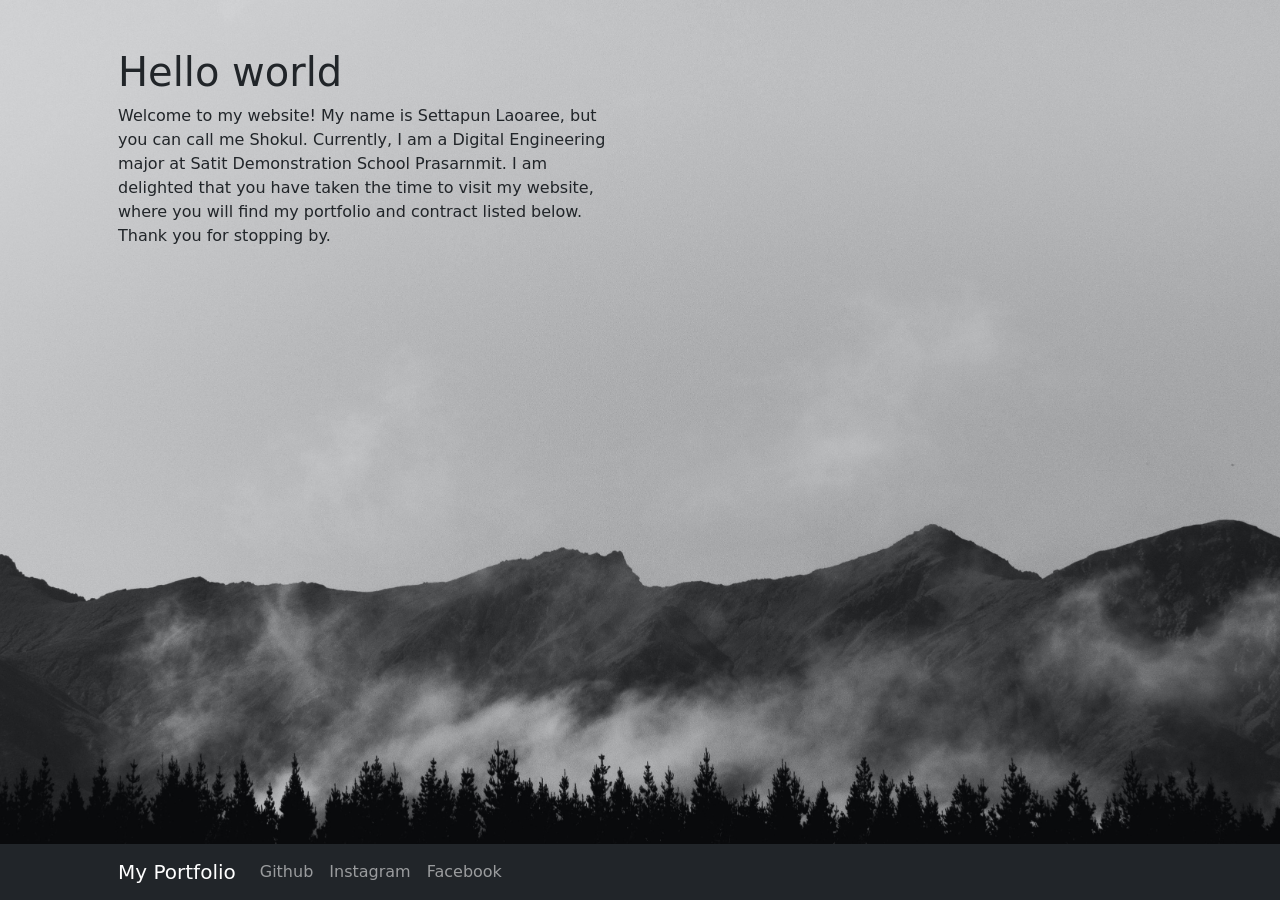
==== index.html @ 576b686d "Move index.html" ====
<!DOCTYPE html>
<html lang="en">
    <head>
        <meta charset="utf-8" />
        <meta name="viewport" content="width=device-width, initial-scale=1, shrink-to-fit=no" />
        <meta name="description" content="" />
        <meta name="author" content="" />
        <title>ShokulSet</title>
        <!-- Favicon-->
        <link rel="icon" type="image/x-icon" href="src/assets/tsu.ico" />
        <!-- Core theme CSS (includes Bootstrap)-->
        <link href="src/css/styles.css" rel="stylesheet" />
        <!-- Background image -->
        <div style="background-image: url(/src/assets/);"></div>
        <!-- Background image -->
    </head>
    <body>
        <!-- Navigation-->
        <nav class="navbar navbar-expand-lg navbar-dark bg-dark fixed-bottom">
            <div class="container px-4 px-lg-5">
                <a class="navbar-brand" href="/pdf/port.pdf" target="_blank">My Portfolio</a>
                <button class="navbar-toggler" type="button" data-bs-toggle="collapse" data-bs-target="#navbarResponsive" aria-controls="navbarResponsive" aria-expanded="false" aria-label="Toggle navigation"><span class="navbar-toggler-icon"></span></button>
                <div class="collapse navbar-collapse" id="navbarResponsive">
                    <ul class="navbar-nav ml-auto">
                        <li class="nav-item"><a class="nav-link" href="https://github.com/ShokulSet" target="_blank">Github</a></li>
                        <li class="nav-item"><a class="nav-link" href="https://www.instagram.com/sh0kul/" target="_blank">Instagram</a></li>
                        <li class="nav-item"><a class="nav-link" href="https://www.facebook.com/settapun.laoaree/" target="_blank">Facebook</a></li>
                    </ul>
                </div>
            </div>
        </nav>
        <!-- Page Content-->
        <section>
            <div class="container px-4 px-lg-5">
                <div class="row gx-4 gx-lg-5">
                    <div class="col-lg-6">
                        <h1 class="mt-5">Hello world</h1>
                        <p>Welcome to my website! My name is Settapun Laoaree, but you can call me Shokul.
                             Currently, I am a Digital Engineering major at Satit Demonstration School Prasarnmit.
                              I am delighted that you have taken the time to visit my website, where you will find my portfolio
                               and contract listed below. Thank you for stopping by.</p>
                    </div>
                </div>
            </div>
        </section>
        <!-- Bootstrap core JS-->
        <script src="https://cdn.jsdelivr.net/npm/bootstrap@5.1.3/dist/js/bootstrap.bundle.min.js"></script>
        <!-- Core theme JS-->
        <script src="src/js/scripts.js"></script>
    </body>
</html>
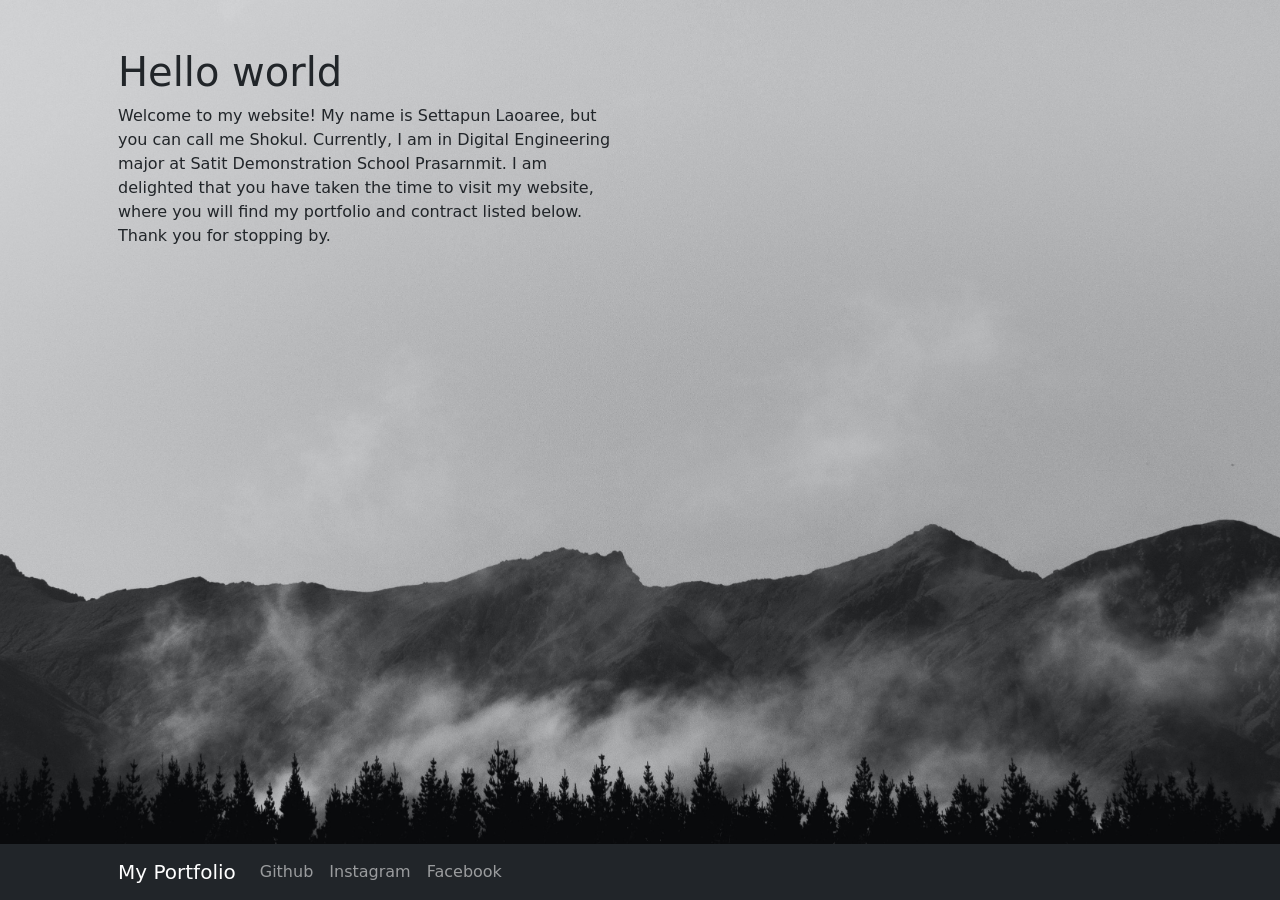
==== commit 97d458ed: "Something doesn't right" ====
--- a/index.html
+++ b/index.html
@@ -36,7 +36,7 @@
                     <div class="col-lg-6">
                         <h1 class="mt-5">Hello world</h1>
                         <p>Welcome to my website! My name is Settapun Laoaree, but you can call me Shokul.
-                             Currently, I am a Digital Engineering major at Satit Demonstration School Prasarnmit.
+                             Currently, I am in Digital Engineering major at Satit Demonstration School Prasarnmit.
                               I am delighted that you have taken the time to visit my website, where you will find my portfolio
                                and contract listed below. Thank you for stopping by.</p>
                     </div>
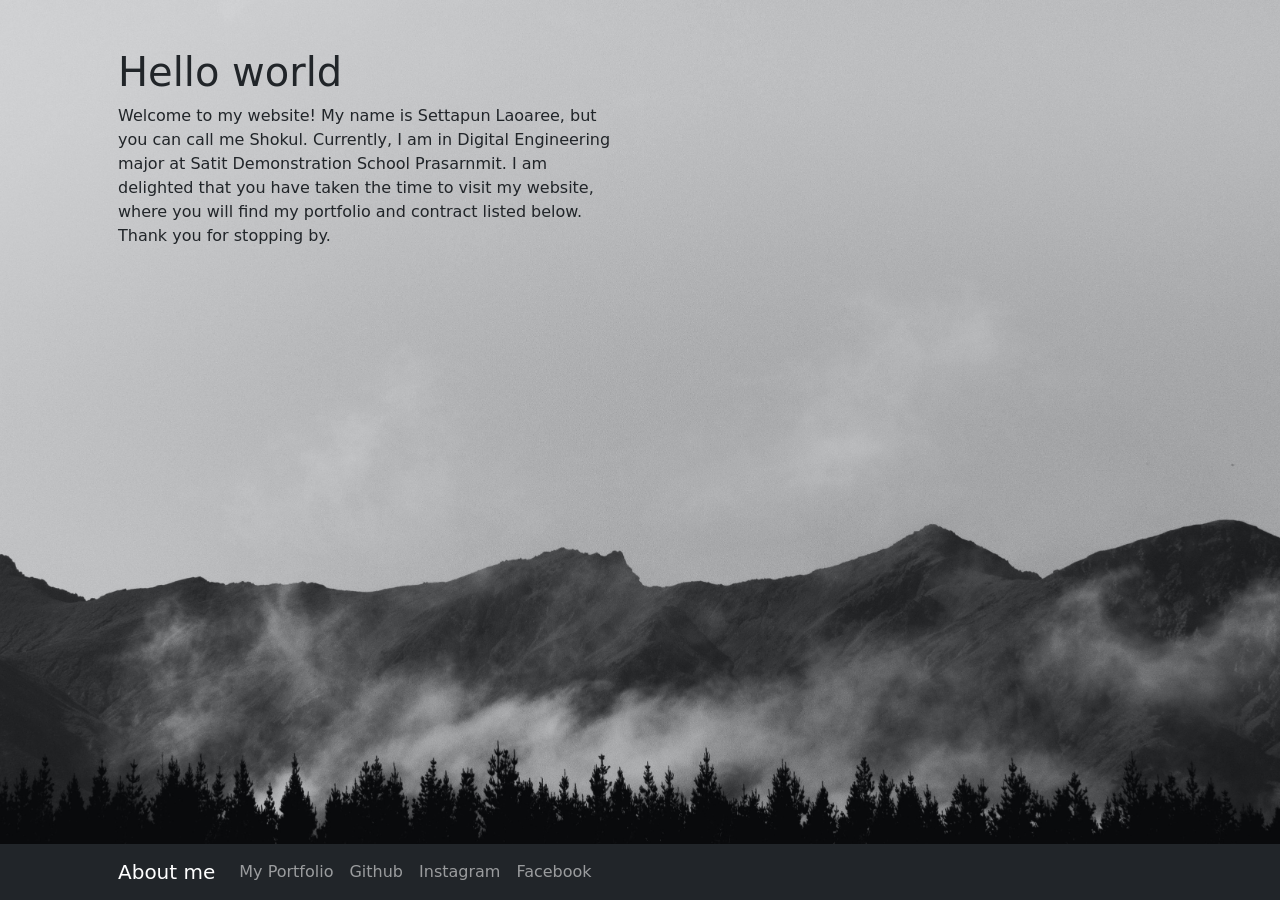
==== commit 106ce00f: "Adjusting nav bar" ====
--- a/index.html
+++ b/index.html
@@ -18,10 +18,11 @@
         <!-- Navigation-->
         <nav class="navbar navbar-expand-lg navbar-dark bg-dark fixed-bottom">
             <div class="container px-4 px-lg-5">
-                <a class="navbar-brand" href="/pdf/port.pdf" target="_blank">My Portfolio</a>
+                <a class="navbar-brand">About me</a>
                 <button class="navbar-toggler" type="button" data-bs-toggle="collapse" data-bs-target="#navbarResponsive" aria-controls="navbarResponsive" aria-expanded="false" aria-label="Toggle navigation"><span class="navbar-toggler-icon"></span></button>
                 <div class="collapse navbar-collapse" id="navbarResponsive">
                     <ul class="navbar-nav ml-auto">
+                        <li class="nav-item"><a class="nav-link" href="/pdf/port.pdf" target="_blank">My Portfolio</a></li>
                         <li class="nav-item"><a class="nav-link" href="https://github.com/ShokulSet" target="_blank">Github</a></li>
                         <li class="nav-item"><a class="nav-link" href="https://www.instagram.com/sh0kul/" target="_blank">Instagram</a></li>
                         <li class="nav-item"><a class="nav-link" href="https://www.facebook.com/settapun.laoaree/" target="_blank">Facebook</a></li>
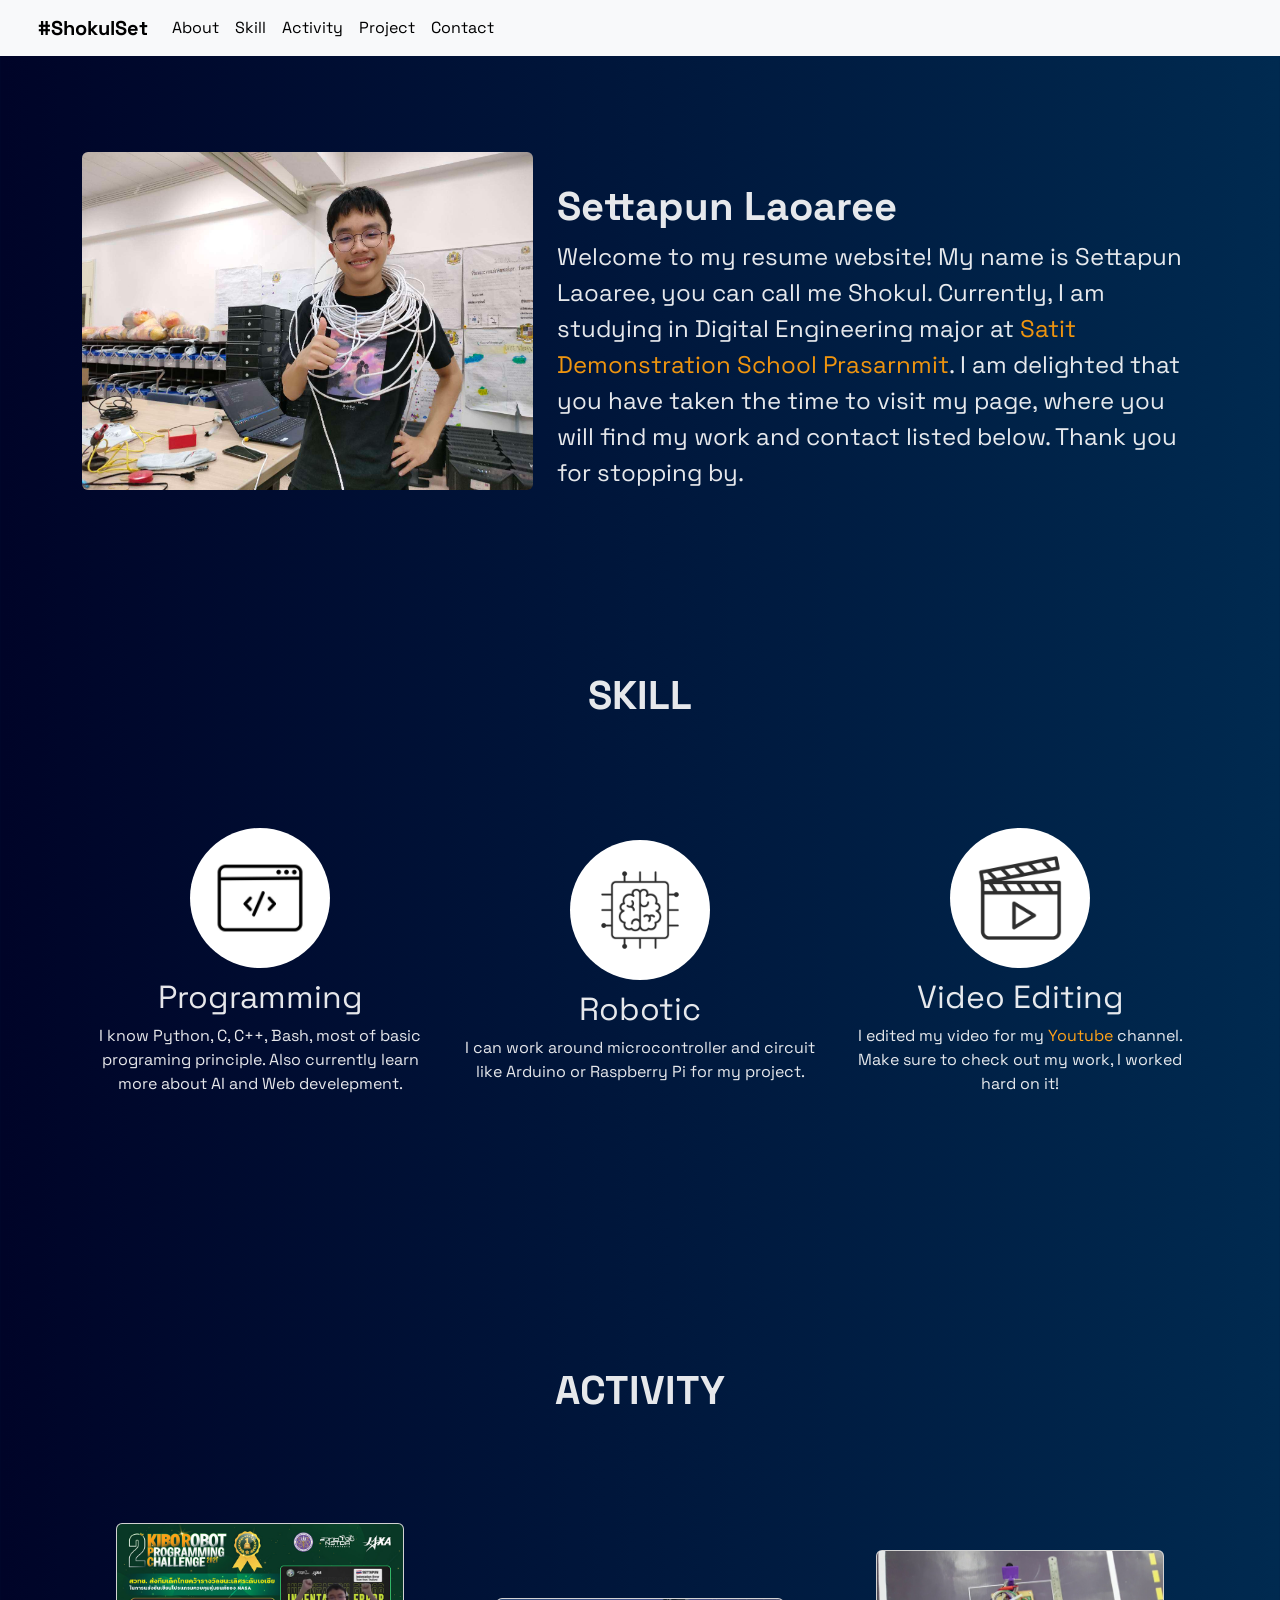
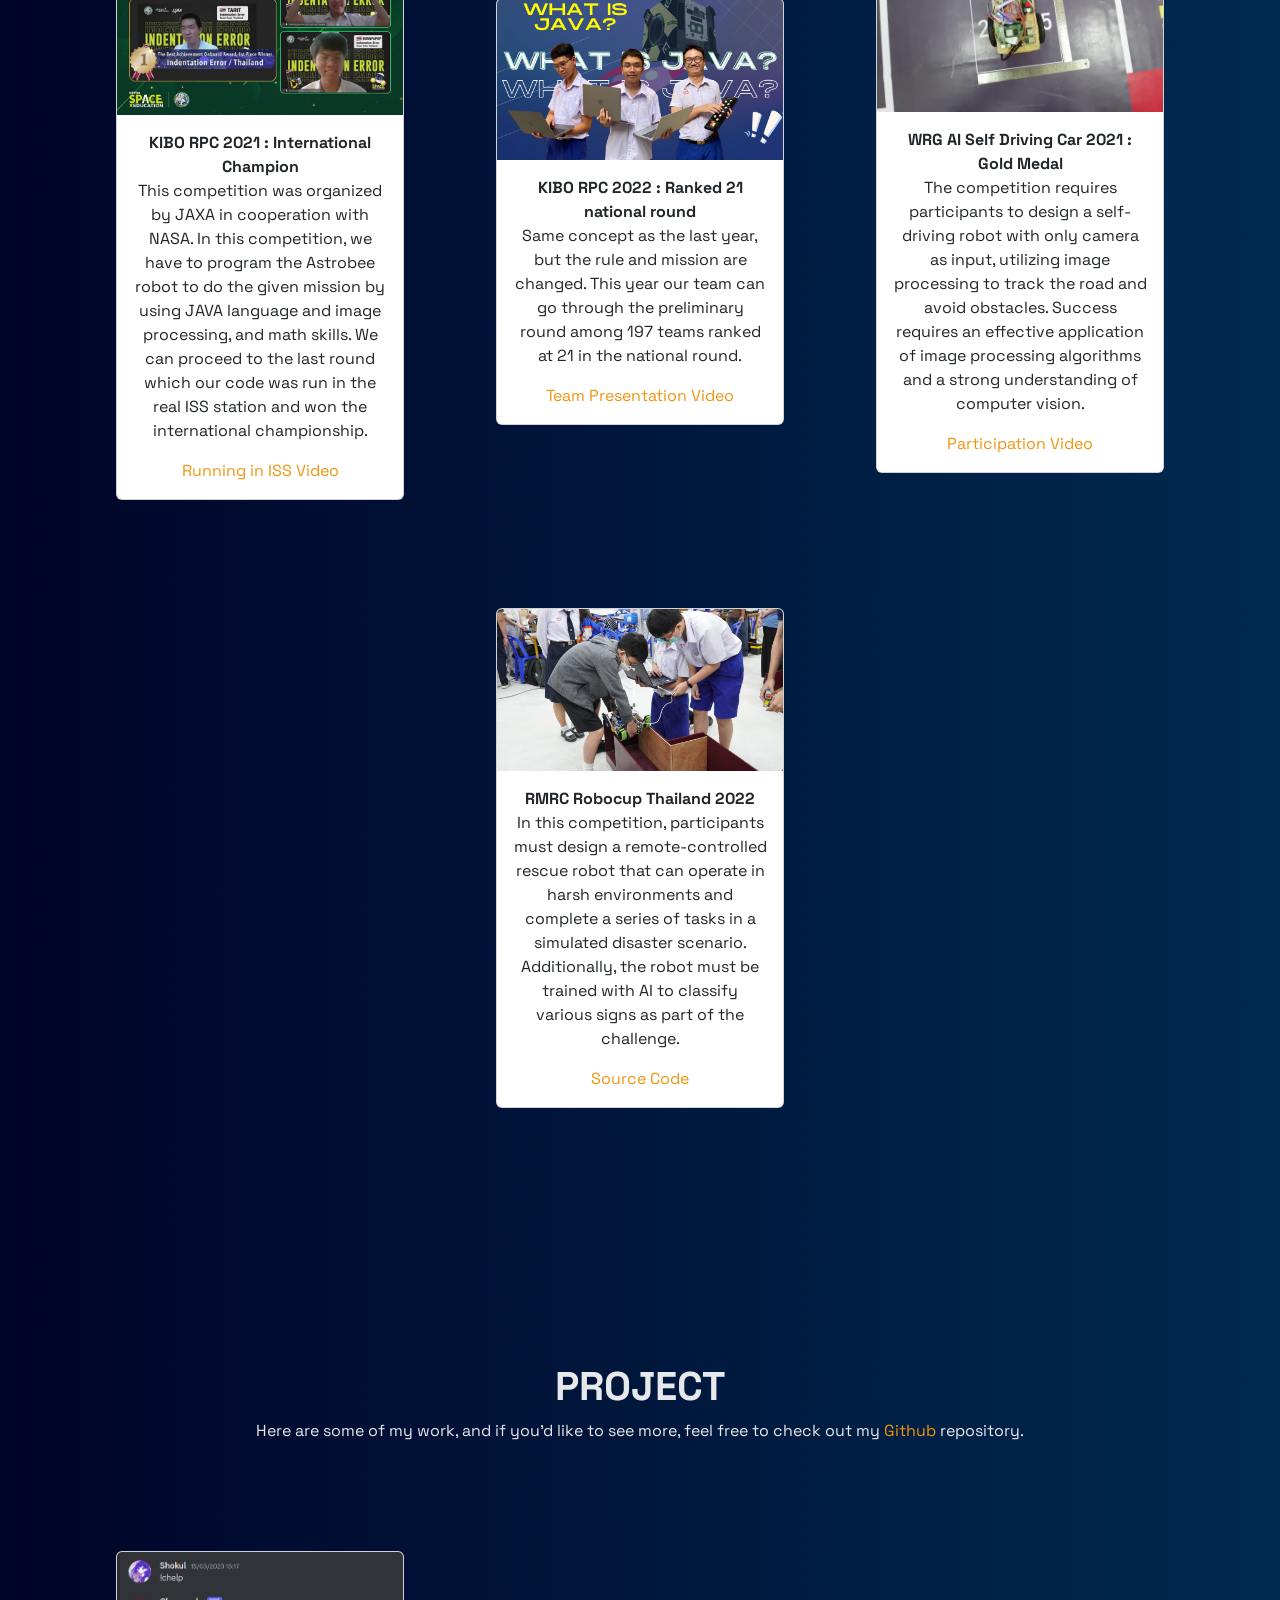
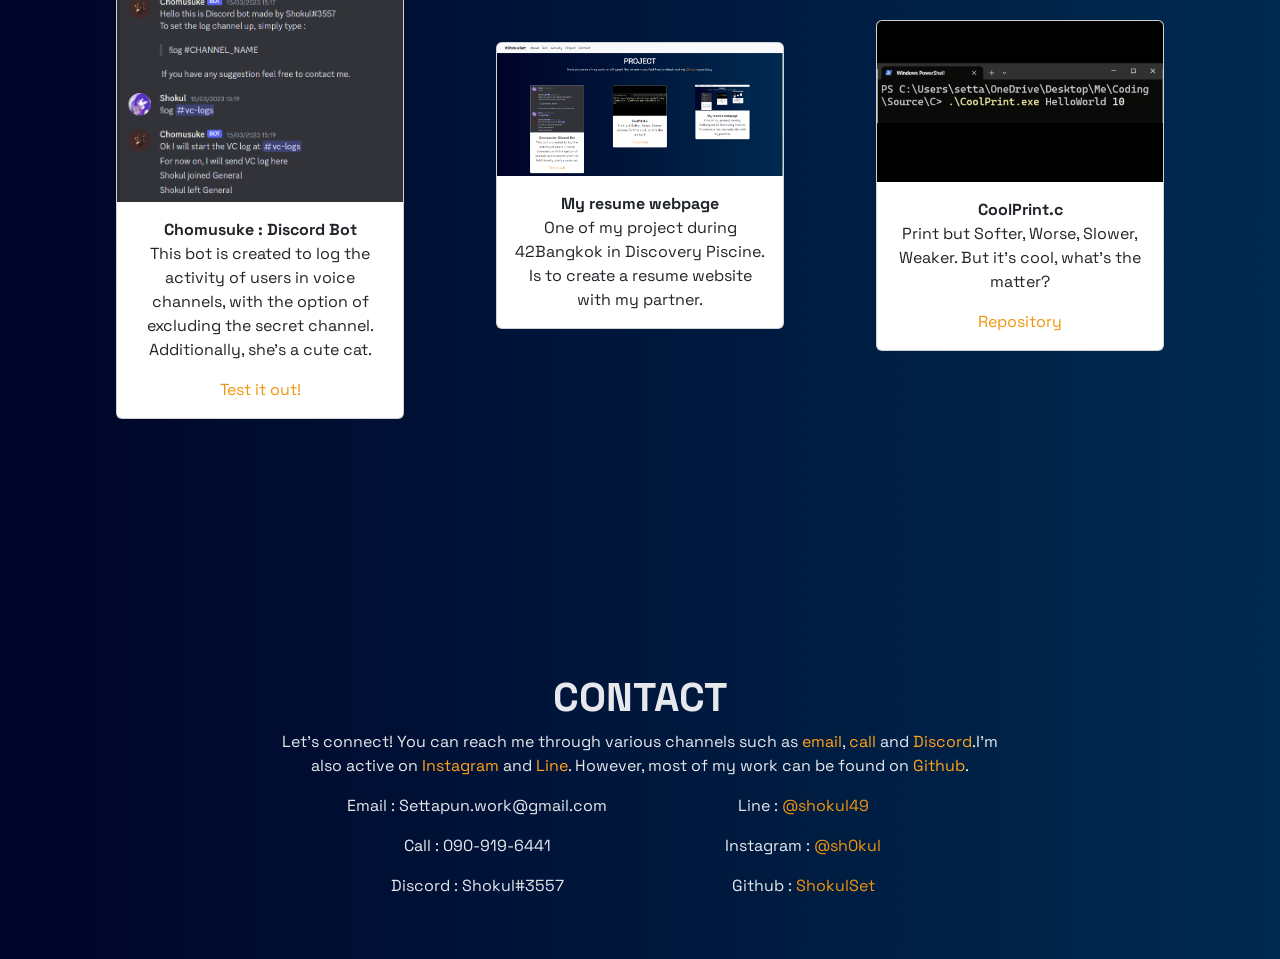
==== commit 7c58f8b6: "revamp the whole thing" ====
--- a/index.html
+++ b/index.html
@@ -1,52 +1,241 @@
 <!DOCTYPE html>
 <html lang="en">
-    <head>
-        <meta charset="utf-8" />
-        <meta name="viewport" content="width=device-width, initial-scale=1, shrink-to-fit=no" />
-        <meta name="description" content="" />
-        <meta name="author" content="" />
-        <title>ShokulSet</title>
-        <!-- Favicon-->
-        <link rel="icon" type="image/x-icon" href="src/assets/tsu.ico" />
-        <!-- Core theme CSS (includes Bootstrap)-->
-        <link href="src/css/styles.css" rel="stylesheet" />
-        <!-- Background image -->
-        <div style="background-image: url(/src/assets/);"></div>
-        <!-- Background image -->
-    </head>
-    <body>
-        <!-- Navigation-->
-        <nav class="navbar navbar-expand-lg navbar-dark bg-dark fixed-bottom">
-            <div class="container px-4 px-lg-5">
-                <a class="navbar-brand">About me</a>
-                <button class="navbar-toggler" type="button" data-bs-toggle="collapse" data-bs-target="#navbarResponsive" aria-controls="navbarResponsive" aria-expanded="false" aria-label="Toggle navigation"><span class="navbar-toggler-icon"></span></button>
-                <div class="collapse navbar-collapse" id="navbarResponsive">
-                    <ul class="navbar-nav ml-auto">
-                        <li class="nav-item"><a class="nav-link" href="/pdf/port.pdf" target="_blank">My Portfolio</a></li>
-                        <li class="nav-item"><a class="nav-link" href="https://github.com/ShokulSet" target="_blank">Github</a></li>
-                        <li class="nav-item"><a class="nav-link" href="https://www.instagram.com/sh0kul/" target="_blank">Instagram</a></li>
-                        <li class="nav-item"><a class="nav-link" href="https://www.facebook.com/settapun.laoaree/" target="_blank">Facebook</a></li>
-                    </ul>
-                </div>
+<head>
+
+    <meta charset="UTF-8">
+    <meta http-equiv="X-UA-Compatible" content="IE=edge">
+    <meta name="viewport" content="width=device-width, initial-scale=1.0">
+    <link rel="stylesheet" href="https://fonts.googleapis.com/css?family=Sofia">
+    <link rel="icon" type="image/x-icon" href="assests/head/tsu.ico" />
+    <link href="https://cdn.jsdelivr.net/npm/bootstrap@5.3.0-alpha2/dist/css/bootstrap.min.css" rel="stylesheet" integrity="sha384-aFq/bzH65dt+w6FI2ooMVUpc+21e0SRygnTpmBvdBgSdnuTN7QbdgL+OapgHtvPp" crossorigin="anonymous">
+    <link rel="stylesheet" href="shokul.css">
+    <script defer src="shokul.js"></script>
+    <title>ShokulSet</title>
+
+</head>
+<body class="background">
+<!-- NAV -->
+
+<nav class="navbar navbar-expand-md navbar-light fixed-top bg-light">
+    <div class="container-fluid">
+        <a class="navbar-brand" style="margin-left: 2vw;"><b>#ShokulSet</b></a>
+        <button class="navbar-toggler" type="button" data-bs-toggle="collapse" data-bs-target="#navbarCollapse" aria-controls="navbarCollapse" aria-expanded="false" aria-label="Toggle navigation">
+        <span class="navbar-toggler-icon"></span>
+        </button>
+        <div class="collapse navbar-collapse" id="navbarCollapse">
+            <ul class="navbar-nav me-auto mb-2 mb-md-0">
+                <li class="nav-item">
+                    <a class="nav-link active" aria-current="page" href="#TOP">About</a>
+                </li>
+                <li class="nav-item">
+                    <a class="nav-link active" aria-current="page" href="#SKILL">Skill</a>
+                </li>
+                <li class="nav-item ">
+                    <a class="nav-link active" aria-current="page" href="#ACTIVITY">Activity</a>
+                </li>
+                <li class="nav-item ">
+                    <a class="nav-link active" aria-current="page" href="#PROJECT">Project</a>
+                </li>
+                <li class="nav-item ">
+                    <a class="nav-link active" aria-current="page" href="#CONTACT">Contact</a>
+                </li>
+            </ul>
+        </div>
+    </div>
+</nav>
+
+<!-- INFO -->
+<section class="hidden" id="NAME" style="margin-top: 15vh;">
+  <div class="container text-center">
+      <div class="row">
+        <div class="col-sm-12 col-md-5 section-img-container">
+          <img src="assests/head/Me.jpg" class="rounded img-fluid original-image" style="max-width: 100%;height: auto;">
+        </div>
+        <div class="col-sm-12 col-md-7">
+              <br>
+              <br>
+              <h1 class="text-start fs-1 fw-bold">Settapun Laoaree</h1>
+              <p class="text-start fs-4 text-break">
+                  Welcome to my resume website! My name is Settapun Laoaree,
+                  you can call me Shokul. Currently, I am studying in Digital Engineering major at 
+                  <a href="https://home.spsm.ac.th/en/home-english/" class="text-link card-text" target="_blank">Satit Demonstration School Prasarnmit</a>.
+                  I am delighted that you have taken the time to visit my page, where you will find my work and contact
+                  listed below. Thank you for stopping by.
+              </p>
+        </div>
+      </div>
+    </div>
+</section>
+
+
+<!-- SKILL -->
+<p id="SKILL" class="anchor"></p>
+<section class="hidden">
+    <h1><b>SKILL</b></h1>
+    <div class="container text-center" style="margin-top: 10vh;">
+        <div class="row">
+          <div class="col justify-content-center card-holder">
+            <img src="assests/skill/programming.jpg" alt=" " class="bd-placeholder-img rounded-circle " width="140 " height="140 " role="img " />
+            <h2 class="fw-normal" style="margin-top: 10px">Programming</h2>
+            <p class="container-skill-text">I know Python, C, C++, Bash, most of basic programing principle. Also currently learn more about AI and Web develepment.</p>
+          </div>
+          <div class="col justify-content-center card-holder">
+            <img src="assests/skill/ai.png" alt=" " class="bd-placeholder-img rounded-circle " width="140 " height="140 " role="img " />
+            <h2 class="fw-normal " style="margin-top: 10px">Robotic</h2>
+            <p>I can work around microcontroller and circuit like Arduino or Raspberry Pi for my project.</p>
+          </div>
+          <div class="col justify-content-center card-holder">
+            <img src="assests/skill/editing.png" alt=" " class="bd-placeholder-img rounded-circle " width="140 " height="140 " role="img " />
+            <h2 class="fw-normal" style="margin-top: 10px">Video Editing</h2>
+            <p>I edited my video for my <a href="https://www.youtube.com/@sh0kul173" target="_blank" class="youtubelink">Youtube</a> channel. Make sure to check out my work, I worked hard on it!</p>
+        </div>
+          </div>
+        </div>
+      </div>
+</section>
+
+<!-- ACTIVITY -->
+<p id="ACTIVITY" class="anchor"></p>
+<p id="ACTIVITY"></p>
+<section class="hidden">
+    <h1><b>ACTIVITY</b></h1>
+    <div class="container text-center" style="margin-top: 10vh;">
+        <div class="row">
+          <div class="col justify-content-center card-holder">
+            <div class="card mx-auto" style="width: 18rem;">
+                <img src="assests/activity/KIBO2.jpg" class="card-img-top">
+                <div class="card-body">
+                  <b>KIBO RPC 2021 : International Champion</b>
+                  <p class="card-text">
+                    This competition was organized by JAXA in cooperation with NASA. In this competition, we have to program the Astrobee robot to do the given mission by using JAVA language and image processing, and math skills. We can proceed to the last round which our code was run in the real ISS station and won the international championship.
+                  </p>
+                  <a href="https://www.youtube.com/live/eDXf1ISUBmA?feature=share&t=1432" class="text-link card-text" target="_blank"> Running in ISS Video</a>
+                </div>
+              </div>
+          </div>
+          <div class="col justify-content-center card-holder">
+            <div class="card mx-auto" style="width: 18rem;">
+                <img src="assests/activity/KIBO3.png" class="card-img-top">
+                <div class="card-body">
+                  <b>KIBO RPC 2022 : Ranked 21 national round</b>
+                  <p class="card-text">
+                    Same concept as the last year, but the rule and mission are changed. This year our team can go through the preliminary round among 197 teams ranked at 21 in the national round.
+                  </p>
+                  <a href="https://www.youtube.com/watch?v=IFsI893jCBA" class="text-link card-text" target="_blank"> Team Presentation Video</a>
+                </div>
+              </div>
+          </div>
+          <div class="col justify-content-center card-holder">
+            <div class="card mx-auto" style="width: 18rem;">
+                <img src="assests/activity/WRG.jpg" class="card-img-top">
+                <div class="card-body">
+                  <b>WRG AI Self Driving Car 2021 : Gold Medal</b>
+                  <p class="card-text">
+                    The competition requires participants to design a self-driving robot with only camera as input, utilizing image processing to track the road and avoid obstacles. Success requires an effective application of image processing algorithms and a strong understanding of computer vision.
+                  </p>
+                  <a href="https://youtu.be/biqAx6r7GDE" class="text-link card-text" target="_blank"> Participation Video</a>
+                </div>
+              </div>
+          </div>
+          <div class="col justify-content-center card-holder">
+            <div class="card mx-auto" style="width: 18rem;">
+                <img src="assests/activity/ROBOCUP.JPG" class="card-img-top">
+                <div class="card-body">
+                  <b>RMRC Robocup Thailand 2022</b>
+                  <p class="card-text">
+                    In this competition, participants must design a remote-controlled rescue robot that can operate in harsh environments and complete a series of tasks in a simulated disaster scenario. Additionally, the robot must be trained with AI to classify various signs as part of the challenge.
+                  </p>
+                  <a href="https://github.com/HelloWorld21TH/RoboCUP2022" class="text-link card-text" target="_blank"> Source Code    </a>
+                </div>
+              </div>
             </div>
-        </nav>
-        <!-- Page Content-->
-        <section>
-            <div class="container px-4 px-lg-5">
-                <div class="row gx-4 gx-lg-5">
-                    <div class="col-lg-6">
-                        <h1 class="mt-5">Hello world</h1>
-                        <p>Welcome to my website! My name is Settapun Laoaree, but you can call me Shokul.
-                             Currently, I am in Digital Engineering major at Satit Demonstration School Prasarnmit.
-                              I am delighted that you have taken the time to visit my website, where you will find my portfolio
-                               and contract listed below. Thank you for stopping by.</p>
-                    </div>
-                </div>
+        </div>
+      </div>
+</section>
+
+<!-- PROJECT -->
+<p id="PROJECT" class="anchor"></p>
+<section class="hidden">
+    <h1><b>PROJECT</b></h1>
+    <p>Here are some of my work, and if you'd like to see more, feel free to check out my <a href="https://github.com/ShokulSet" class="text-link card-text" target="_blank">Github</a> repository.</p>
+    <div class="container text-center" style="margin-top: 10vh;">
+        <div class="row">
+          <div class="col justify-content-center card-holder">
+            <div class="card mx-auto" style="width: 18rem;">
+                <img src="assests/Project/Chomusuke.PNG" class="card-img-top">
+                <div class="card-body">
+                  <b>Chomusuke : Discord Bot</b>
+                  <p class="card-text">
+                    This bot is created to log the activity of users in voice channels, with the option of excluding the secret channel. Additionally, she's a cute cat.                  </p>
+                  <a href="https://discord.com/api/oauth2/authorize?client_id=1059816482701316096&permissions=8590461952&scope=bot" class="text-link card-text" target="_blank">Test it out!</a>
+                </div>
+              </div>
+          </div>
+          <div class="col justify-content-center card-holder">
+            <div class="card mx-auto" style="width: 18rem;">
+                <img src="assests/Project/web.PNG" class="card-img-top">
+                <div class="card-body">
+                  <b>My resume webpage</b>
+                  <p class="card-text">
+                      One of my project during 42Bangkok in Discovery Piscine. Is to create a resume website with my partner.
+                  </p>
+                </div>
+              </div>
+          </div>
+          <div class="col justify-content-center card-holder">
+            <div class="card mx-auto" style="width: 18rem;">
+                <img src="assests/Project/CoolPrint.gif" class="card-img-top">
+                <div class="card-body">
+                  <b>CoolPrint.c</b>
+                  <p class="card-text">
+                      Print but Softer, Worse, Slower, Weaker. But it's cool, what's the matter?
+                  </p>
+                  <a href="https://github.com/ShokulSet/CoolPrint.c" class="text-link card-text" target="_blank">Repository</a>
+                </div>
+              </div>
             </div>
-        </section>
-        <!-- Bootstrap core JS-->
-        <script src="https://cdn.jsdelivr.net/npm/bootstrap@5.1.3/dist/js/bootstrap.bundle.min.js"></script>
-        <!-- Core theme JS-->
-        <script src="src/js/scripts.js"></script>
-    </body>
+        </div>
+      </div>
+</section>
+
+<!-- CONTACT -->
+<p id="CONTACT" class="anchor"></p>
+<section class="hidden">
+    <h1><b>CONTACT</b></h1>
+    <div class="container text-center">
+      <div class="row">
+        <div class="col-2"></div>
+          <p class="col-8">Let's connect! You can reach me through various channels such as 
+            <span class="special-text" onmouseover="replaceText(event)" onmouseout="restoreText(event)">email</span>, 
+            <span class="special-text" onmouseover="replaceText(event)" onmouseout="restoreText(event)">call</span> and
+            <span class="special-text" onmouseover="replaceText(event)" onmouseout="restoreText(event)">Discord</span>.I'm also active on 
+            <span class="special-text" onmouseover="replaceText(event)" onmouseout="restoreText(event)">Instagram</span> and 
+            <span class="special-text" onmouseover="replaceText(event)" onmouseout="restoreText(event)">Line</span>. However, most of my work can be found on 
+            <span class="special-text" onmouseover="replaceText(event)" onmouseout="restoreText(event)">Github</span>.
+          </p>
+          <div class="col-2"></div>
+        </div>
+      </div>
+      <div class="row" style="display: flex;">
+        <div class="col-3"></div>
+        <div class="col-3"><p>Email : Settapun.work@gmail.com</p></div>
+        <div class="col-3"><p>Line : <a href="https://line.me/ti/p/GW2It0YVE9" class="text-link card-text" target="_blank">@shokul49</a></p></div>
+        <div class="col-3"></div>
+      </div>
+      <div class="row" style="display: flex;">
+        <div class="col-3"></div>
+        <div class="col-3"><p>Call : 090-919-6441</p></div>
+        <div class="col-3"> <p>Instagram : <a href="https://www.instagram.com/sh0kul/" class="text-link card-text" target="_blank">@sh0kul</a></p></div>
+        <div class="col-3"></div>
+      </div>
+      <div class="row" style="display: flex;">
+        <div class="col-3"></div>
+        <div class="col-3"><p>Discord : Shokul#3557</p></div>
+        <div class="col-3"><p>Github :   <a href="https://github.com/ShokulSet/" class="text-link card-text" target="_blank">ShokulSet</a></p></div>
+        <div class="col-3"></div>
+      </div>
+    </div>
+</section>      
+
+</body>
 </html>
--- a/shokul.css
+++ b/shokul.css
@@ -0,0 +1,118 @@
+@import url('https://fonts.googleapis.com/css2?family=Space+Grotesk&display=swap');
+
+body{
+    font-family: 'Space Grotesk', sans-serif;
+    color: rgba(255, 255, 255, 0.9);
+    max-width: 100%;
+    overflow-x: hidden;
+}
+
+.card-holder{
+    margin-top: 2vh;
+    margin-bottom: 10vh;
+    text-align: center;
+    align-content: center;
+}
+
+section{
+    margin-top: 10vh;
+    margin-bottom: 5vh;
+    align-content: center;
+    text-align: center;
+}
+
+.bd-placeholder-img {
+    font-size: 1.125rem;
+    text-anchor: middle;
+    -webkit-user-select: none;
+    -moz-user-select: none;
+    user-select: none;
+}
+
+.background{
+    background: linear-gradient(to right, #000428, #002a50);
+    size: 100%;
+}
+
+.content{
+    margin-top: 10vh;
+    margin-bottom: 10vh;
+    text-align: center;
+    align-content: center;
+}
+
+.container-skill{
+    margin-top: 10vh;
+    margin-bottom: 10vh;
+    text-align: center;
+    align-content: center;
+}
+
+.text-link{
+    color: 	rgb(239, 149, 15); 
+    text-decoration: none;
+    transition: 0.5s;
+}
+
+.text-link:hover{
+    color: rgb(0, 140, 255);
+    text-decoration: none;
+    transition: 0.5s;
+}
+
+.youtubelink{
+    color: 	rgb(255,163,26); 
+    transition: 0.5s;
+    text-decoration: none;
+}
+
+.youtubelink:hover{
+    color: rgb(255, 0, 0);
+    text-decoration: none;
+    transition: 0.5s;
+}
+
+#contact .card:hover i,#contact .card:hover h4{
+	color: #87d37c;
+}
+
+.hidden{
+    opacity: 0;
+    transition: 2.5s;
+}
+
+.show{
+    opacity: 1;
+    transition: 2.5s;
+}
+
+.special-text{
+    color: 	rgb(255,163,26); 
+    transition: 0.5s;
+}
+
+.special-text:hover {
+    color: rgb(214, 133, 255);
+    cursor: pointer;
+}
+
+@media (min-width: 768px) {
+    .bd-placeholder-img-lg {
+        font-size: 3.5rem;
+    }
+}
+@media (max-width: 768px) {
+    body {
+        text-align: center;
+    }
+}
+
+.section-img-container {
+    display: flex;
+    align-items: center;
+    justify-content: center;
+  }
+  
+.anchor{
+    padding-top: 30px; 
+}
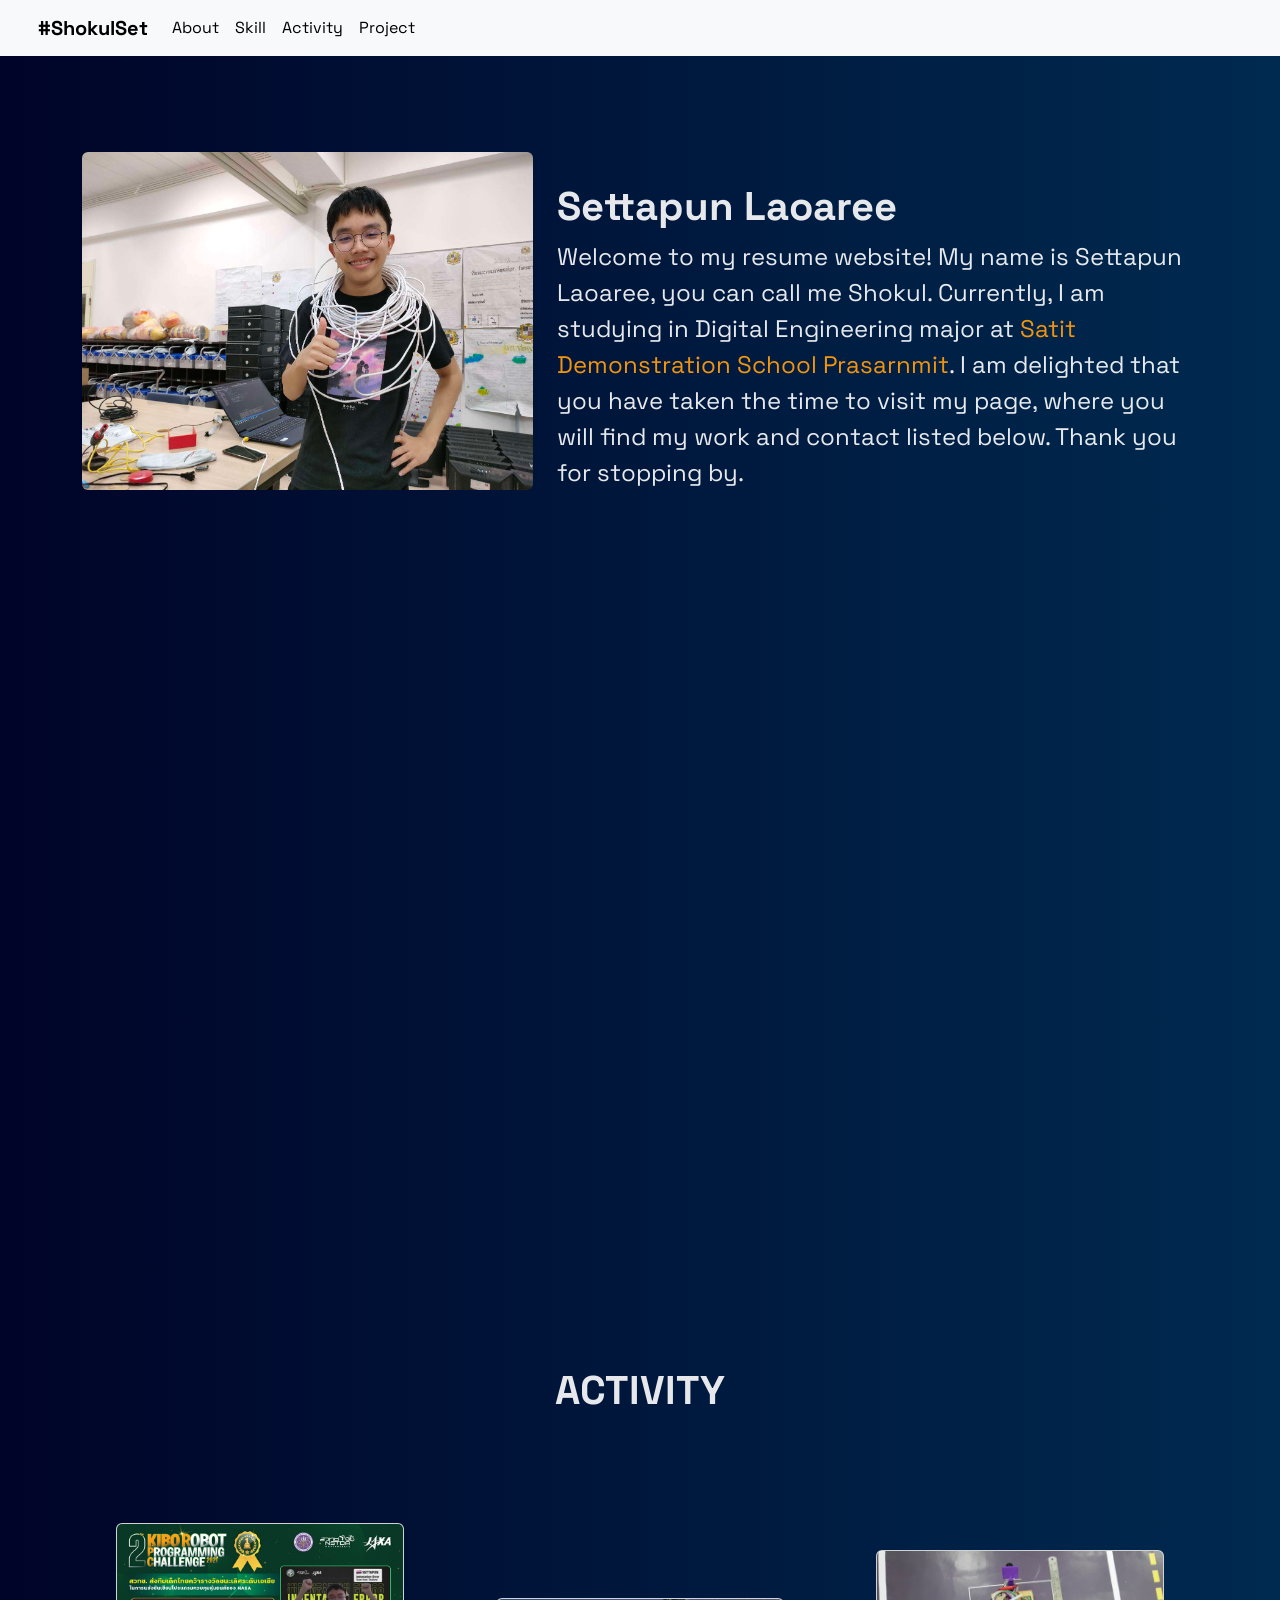
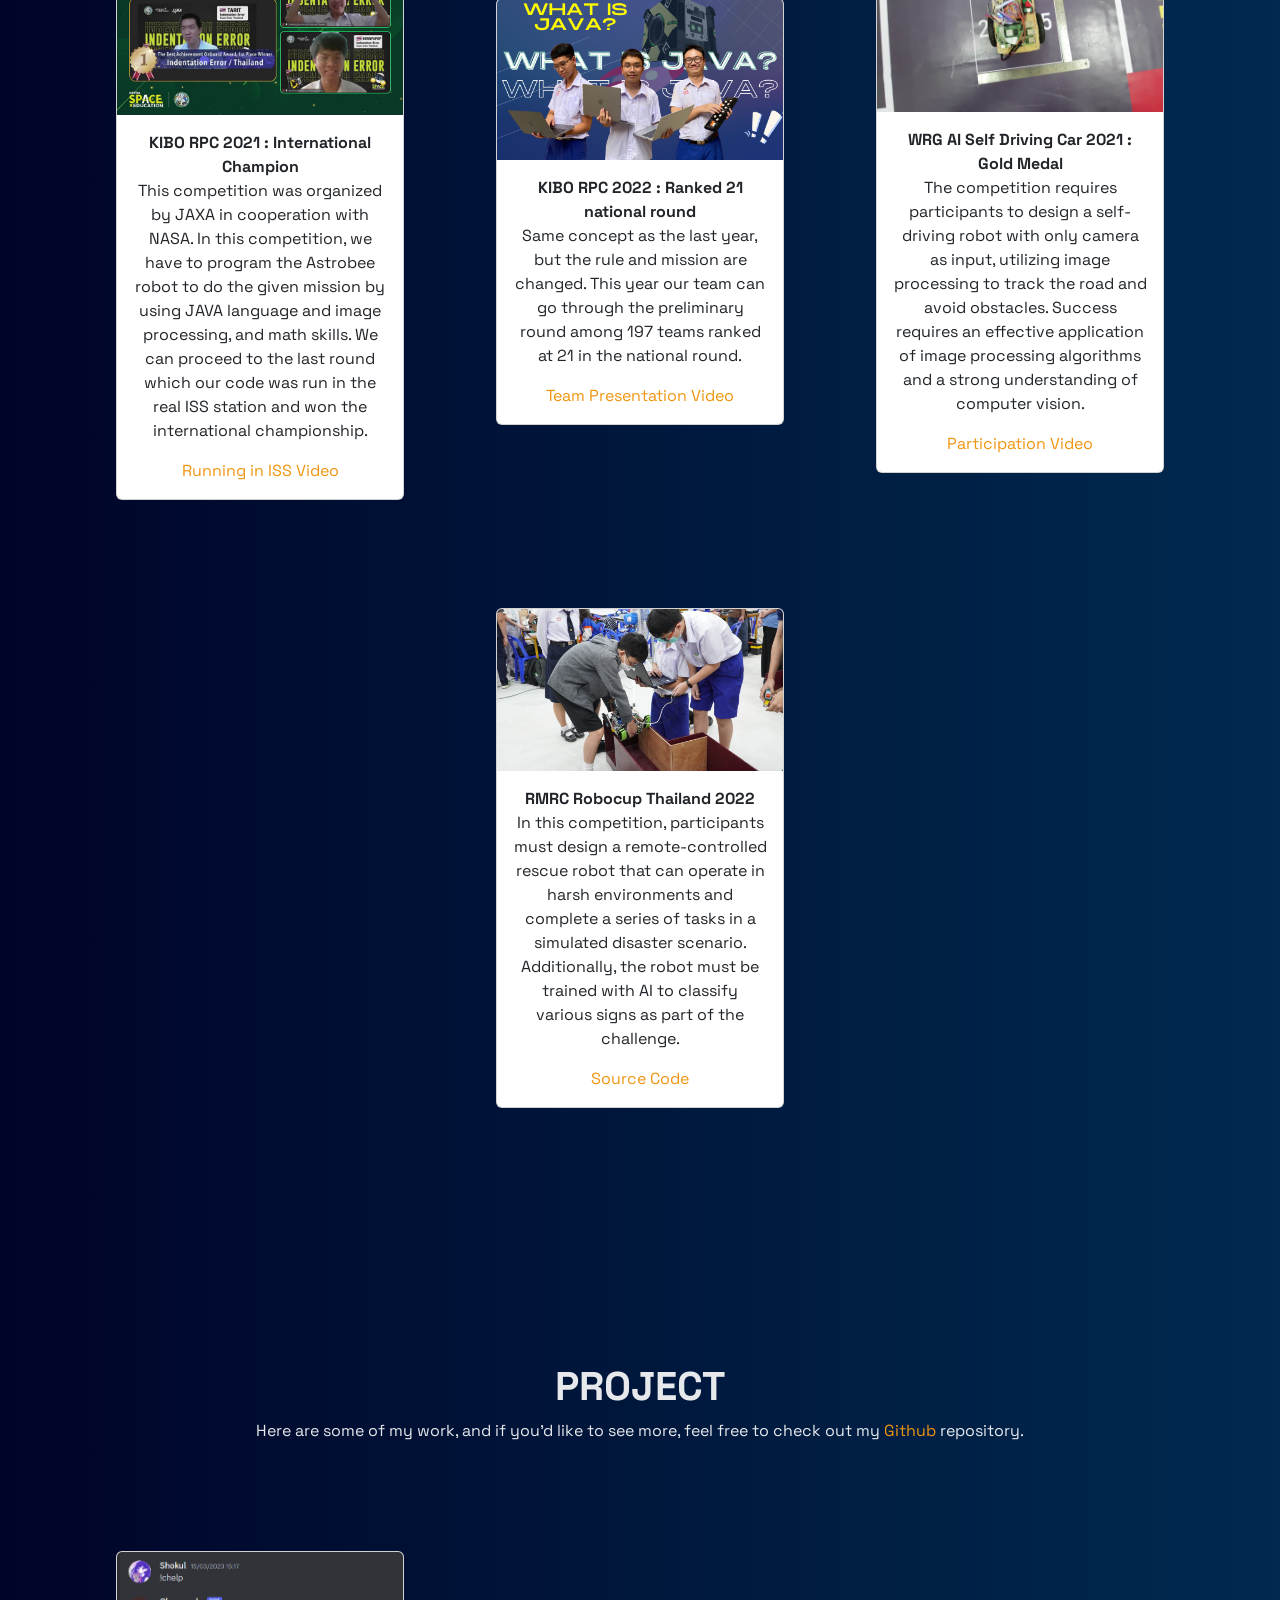
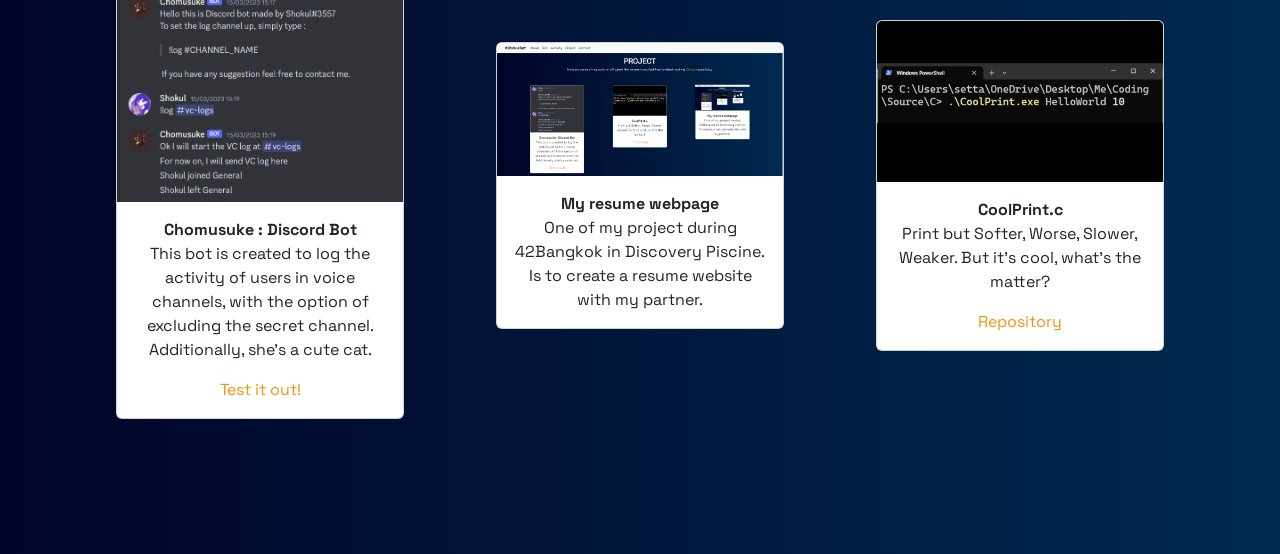
==== commit 65160222: "Important thing" ====
--- a/index.html
+++ b/index.html
@@ -35,9 +35,6 @@
                 </li>
                 <li class="nav-item ">
                     <a class="nav-link active" aria-current="page" href="#PROJECT">Project</a>
-                </li>
-                <li class="nav-item ">
-                    <a class="nav-link active" aria-current="page" href="#CONTACT">Contact</a>
                 </li>
             </ul>
         </div>
@@ -198,44 +195,6 @@
       </div>
 </section>
 
-<!-- CONTACT -->
-<p id="CONTACT" class="anchor"></p>
-<section class="hidden">
-    <h1><b>CONTACT</b></h1>
-    <div class="container text-center">
-      <div class="row">
-        <div class="col-2"></div>
-          <p class="col-8">Let's connect! You can reach me through various channels such as 
-            <span class="special-text" onmouseover="replaceText(event)" onmouseout="restoreText(event)">email</span>, 
-            <span class="special-text" onmouseover="replaceText(event)" onmouseout="restoreText(event)">call</span> and
-            <span class="special-text" onmouseover="replaceText(event)" onmouseout="restoreText(event)">Discord</span>.I'm also active on 
-            <span class="special-text" onmouseover="replaceText(event)" onmouseout="restoreText(event)">Instagram</span> and 
-            <span class="special-text" onmouseover="replaceText(event)" onmouseout="restoreText(event)">Line</span>. However, most of my work can be found on 
-            <span class="special-text" onmouseover="replaceText(event)" onmouseout="restoreText(event)">Github</span>.
-          </p>
-          <div class="col-2"></div>
-        </div>
-      </div>
-      <div class="row" style="display: flex;">
-        <div class="col-3"></div>
-        <div class="col-3"><p>Email : Settapun.work@gmail.com</p></div>
-        <div class="col-3"><p>Line : <a href="https://line.me/ti/p/GW2It0YVE9" class="text-link card-text" target="_blank">@shokul49</a></p></div>
-        <div class="col-3"></div>
-      </div>
-      <div class="row" style="display: flex;">
-        <div class="col-3"></div>
-        <div class="col-3"><p>Call : 090-919-6441</p></div>
-        <div class="col-3"> <p>Instagram : <a href="https://www.instagram.com/sh0kul/" class="text-link card-text" target="_blank">@sh0kul</a></p></div>
-        <div class="col-3"></div>
-      </div>
-      <div class="row" style="display: flex;">
-        <div class="col-3"></div>
-        <div class="col-3"><p>Discord : Shokul#3557</p></div>
-        <div class="col-3"><p>Github :   <a href="https://github.com/ShokulSet/" class="text-link card-text" target="_blank">ShokulSet</a></p></div>
-        <div class="col-3"></div>
-      </div>
-    </div>
-</section>      
 
 </body>
 </html>
